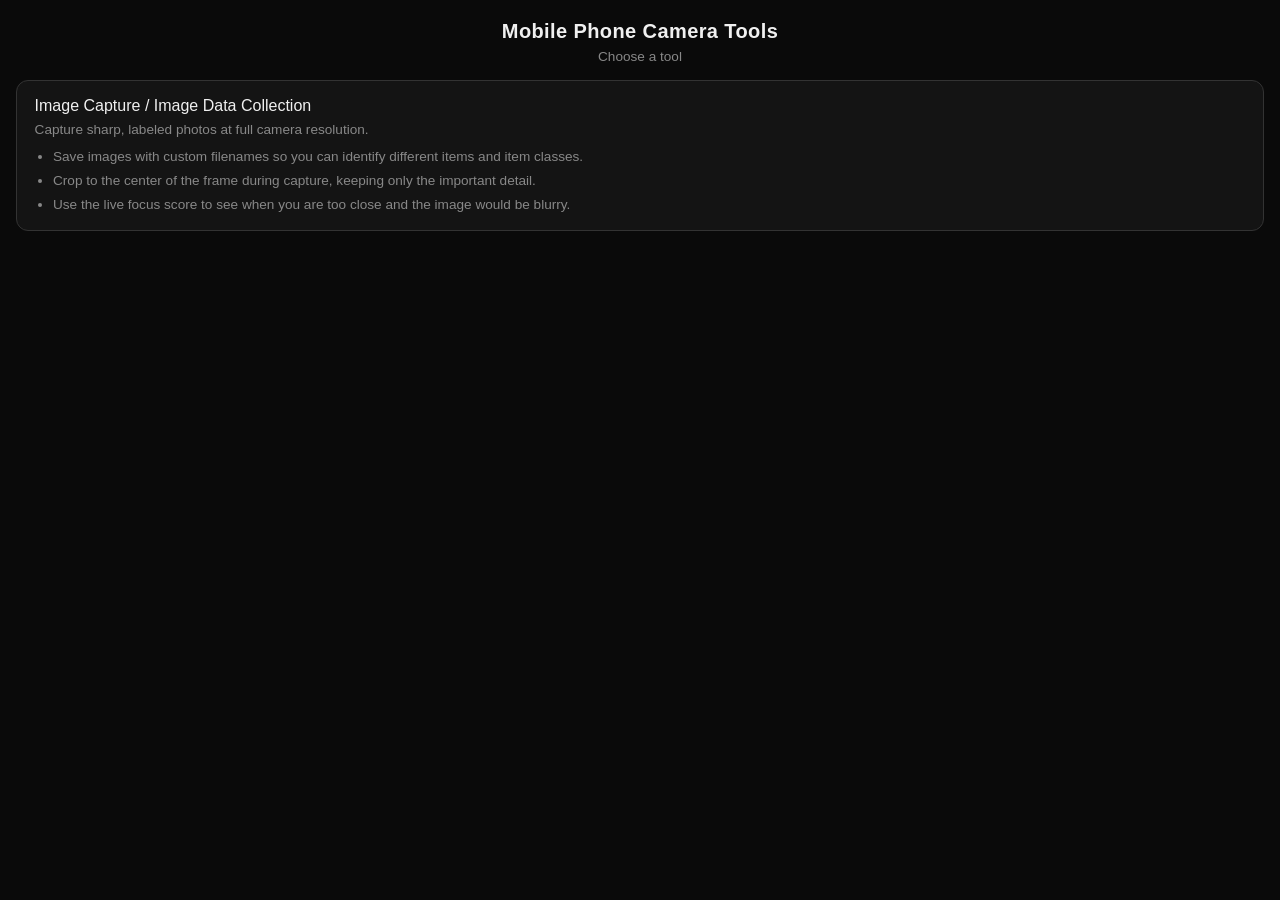
==== index.html @ 22fc16dc "Point hub links to GitHub Pages deployment URL Update index.html and README.md to open Image Capture" ====
<!DOCTYPE html>
<html lang="en">
<head>
  <meta charset="UTF-8">
  <meta name="viewport" content="width=device-width, initial-scale=1.0, maximum-scale=1.0, user-scalable=no, viewport-fit=cover">
  <link rel="icon" href="data:,">
  <title>Mobile Phone Camera Tools</title>
  <style>
    *, *::before, *::after { box-sizing: border-box; margin: 0; padding: 0; }

    :root {
      --bg: #0a0a0a;
      --surface: #141414;
      --text: #f0f0f0;
      --muted: #888;
      --accent: #3b82f6;
      --border: #333;
      --safe-top: env(safe-area-inset-top, 0px);
      --safe-bottom: env(safe-area-inset-bottom, 0px);
    }

    html, body {
      min-height: 100%;
      background: var(--bg);
      color: var(--text);
      font-family: -apple-system, BlinkMacSystemFont, "Segoe UI", Roboto, Helvetica, Arial, sans-serif;
      -webkit-tap-highlight-color: transparent;
    }

    body {
      display: flex;
      flex-direction: column;
      min-height: 100dvh;
      padding-top: var(--safe-top);
      padding-bottom: calc(1.5rem + var(--safe-bottom));
    }

    header {
      padding: 1.25rem 1rem 1rem;
      text-align: center;
    }

    h1 {
      font-size: 1.25rem;
      font-weight: 600;
      letter-spacing: 0.02em;
    }

    .subtitle {
      margin-top: 0.35rem;
      font-size: 0.85rem;
      color: var(--muted);
    }

    main {
      flex: 1;
      padding: 0 1rem;
    }

    .tool-list {
      list-style: none;
      display: flex;
      flex-direction: column;
      gap: 0.65rem;
    }

    .tool-link {
      display: block;
      padding: 1rem 1.1rem;
      background: var(--surface);
      border: 1px solid var(--border);
      border-radius: 12px;
      color: var(--text);
      text-decoration: none;
      touch-action: manipulation;
      transition: background 0.15s;
    }

    .tool-link:active {
      background: #1f1f1f;
    }

    .tool-title {
      display: block;
      font-size: 1rem;
      font-weight: 500;
    }

    .tool-description {
      display: block;
      margin-top: 0.35rem;
      font-size: 0.85rem;
      line-height: 1.4;
      color: var(--muted);
    }

    .tool-features {
      margin-top: 0.5rem;
      padding-left: 1.15rem;
      list-style: disc;
    }

    .tool-features li + li {
      margin-top: 0.3rem;
    }
  </style>
</head>
<body>
  <header>
    <h1>Mobile Phone Camera Tools</h1>
    <p class="subtitle">Choose a tool</p>
  </header>

  <main>
    <ul class="tool-list">
      <li>
        <a class="tool-link" href="https://matthiasvoigt.github.io/Mobile-Phone-Camera-Tools/image_capture/image_capture.html">
          <span class="tool-title">Image Capture / Image Data Collection</span>
          <span class="tool-description">
            Capture sharp, labeled photos at full camera resolution.
            <ul class="tool-features">
              <li>Save images with custom filenames so you can identify different items and item classes.</li>
              <li>Crop to the center of the frame during capture, keeping only the important detail.</li>
              <li>Use the live focus score to see when you are too close and the image would be blurry.</li>
            </ul>
          </span>
        </a>
      </li>
    </ul>
  </main>
</body>
</html>
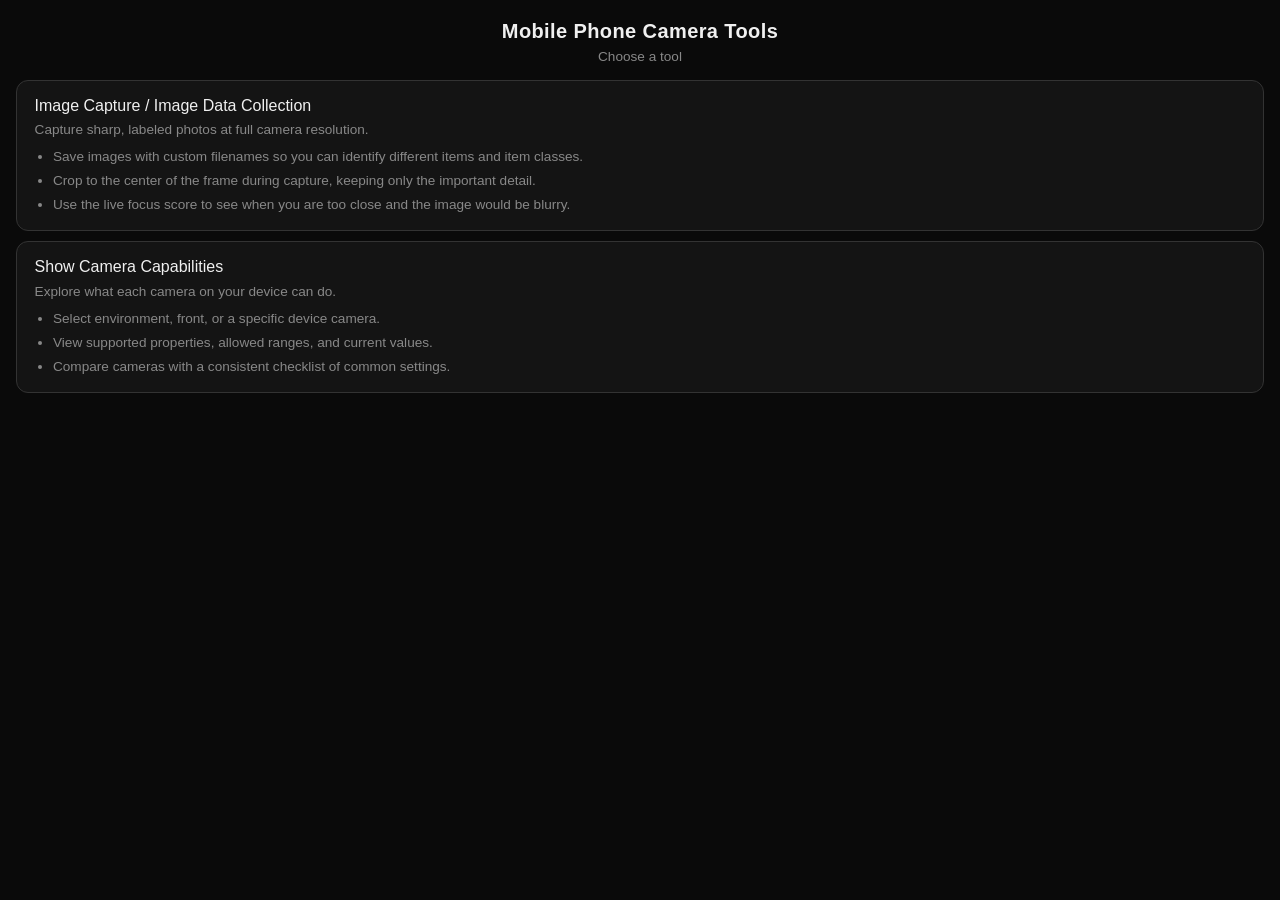
==== commit a2ffb879: "Add Show Camera Capabilities tool with export support." ====
--- a/index.html
+++ b/index.html
@@ -126,6 +126,19 @@
           </span>
         </a>
       </li>
+      <li>
+        <a class="tool-link" href="camera_capabilities/camera_capabilities.html">
+          <span class="tool-title">Show Camera Capabilities</span>
+          <span class="tool-description">
+            Explore what each camera on your device can do.
+            <ul class="tool-features">
+              <li>Select environment, front, or a specific device camera.</li>
+              <li>View supported properties, allowed ranges, and current values.</li>
+              <li>Compare cameras with a consistent checklist of common settings.</li>
+            </ul>
+          </span>
+        </a>
+      </li>
     </ul>
   </main>
 </body>
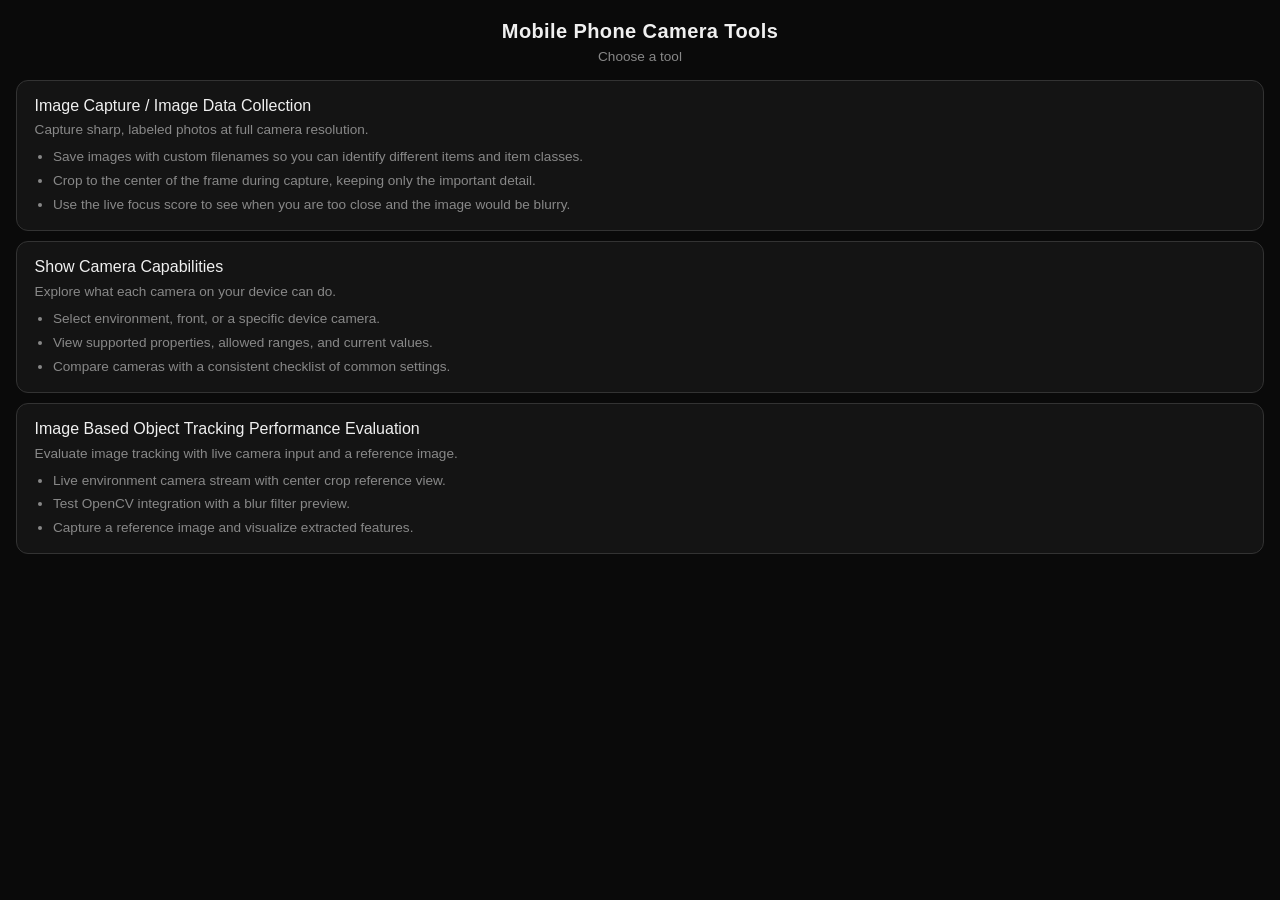
==== commit 80c075c1: "Add Object Tracking tool with live feature matching (Phase 2). Introduce the ObjectTracking app with" ====
--- a/index.html
+++ b/index.html
@@ -139,6 +139,19 @@
           </span>
         </a>
       </li>
+      <li>
+        <a class="tool-link" href="ObjectTracking/object_tracking.html">
+          <span class="tool-title">Image Based Object Tracking Performance Evaluation</span>
+          <span class="tool-description">
+            Evaluate image tracking with live camera input and a reference image.
+            <ul class="tool-features">
+              <li>Live environment camera stream with center crop reference view.</li>
+              <li>Test OpenCV integration with a blur filter preview.</li>
+              <li>Capture a reference image and visualize extracted features.</li>
+            </ul>
+          </span>
+        </a>
+      </li>
     </ul>
   </main>
 </body>
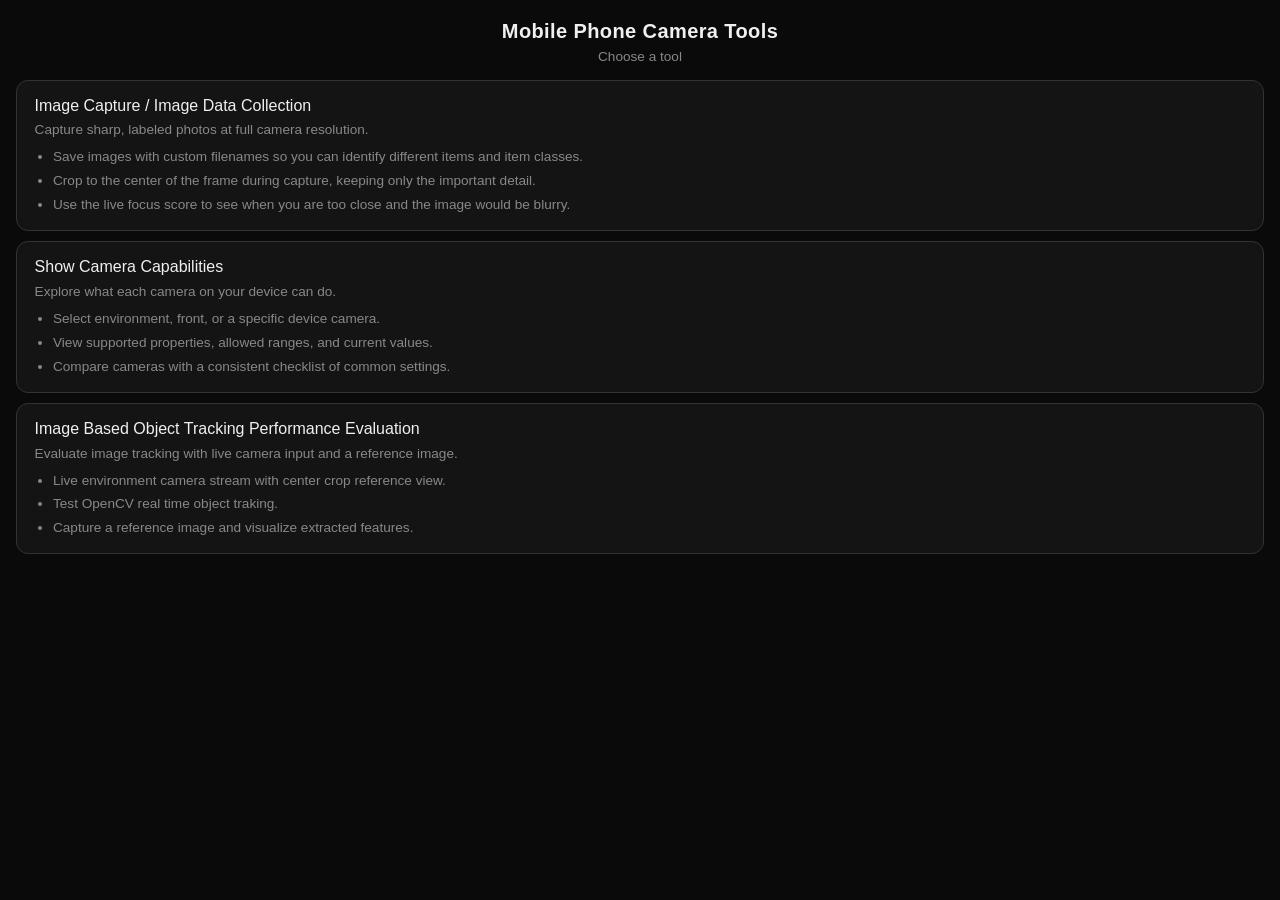
==== commit bb77c568: "Add hub back button to Object Tracking and tidy index copy. Return to index.html from the tracking a" ====
--- a/index.html
+++ b/index.html
@@ -146,7 +146,7 @@
             Evaluate image tracking with live camera input and a reference image.
             <ul class="tool-features">
               <li>Live environment camera stream with center crop reference view.</li>
-              <li>Test OpenCV integration with a blur filter preview.</li>
+              <li>Test OpenCV real time object traking.</li>
               <li>Capture a reference image and visualize extracted features.</li>
             </ul>
           </span>
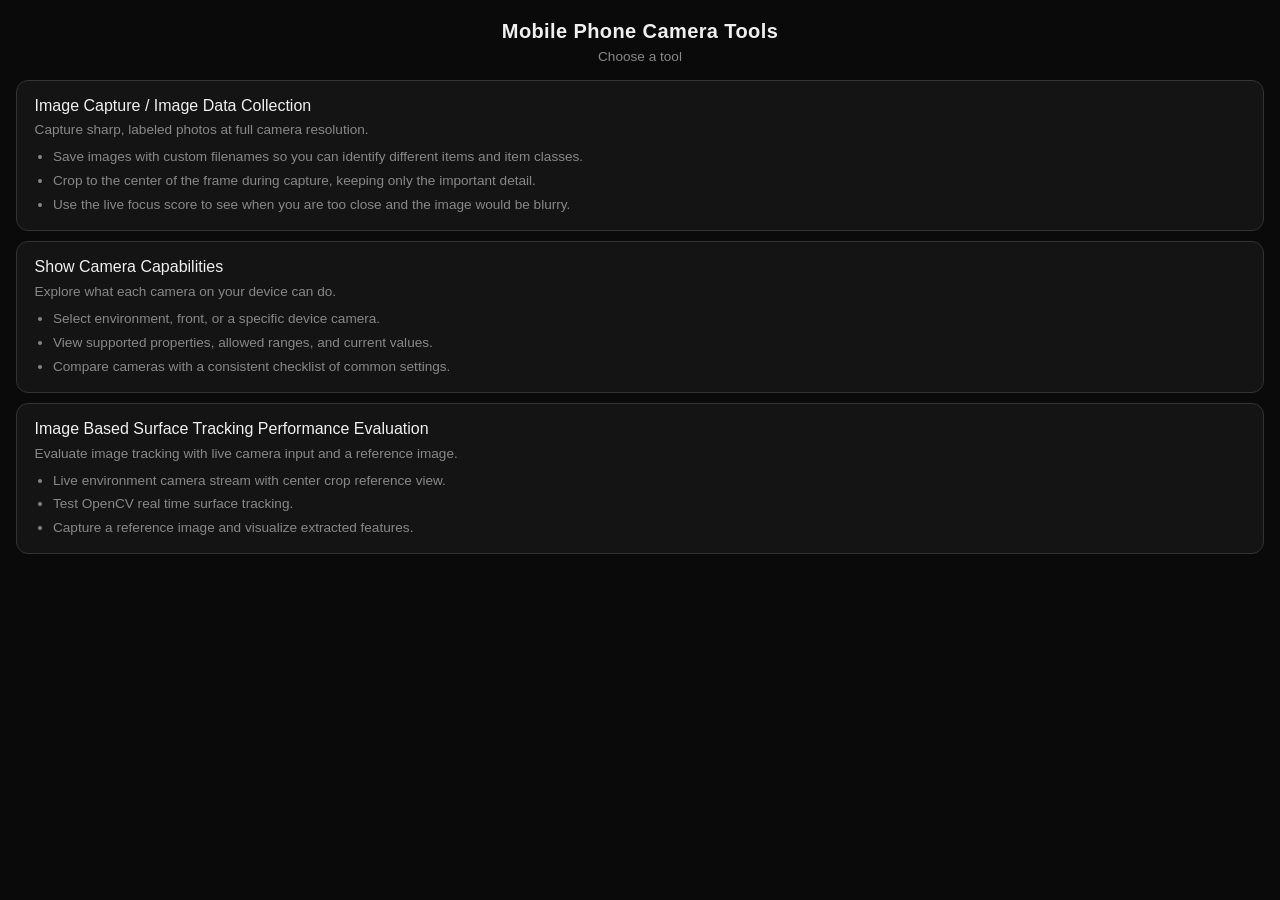
==== commit dd202339: "Rename Object Tracking to Surface Tracking across the hub and app. Update user-facing titles in the " ====
--- a/index.html
+++ b/index.html
@@ -141,12 +141,12 @@
       </li>
       <li>
         <a class="tool-link" href="ObjectTracking/object_tracking.html">
-          <span class="tool-title">Image Based Object Tracking Performance Evaluation</span>
+          <span class="tool-title">Image Based Surface Tracking Performance Evaluation</span>
           <span class="tool-description">
             Evaluate image tracking with live camera input and a reference image.
             <ul class="tool-features">
               <li>Live environment camera stream with center crop reference view.</li>
-              <li>Test OpenCV real time object traking.</li>
+              <li>Test OpenCV real time surface tracking.</li>
               <li>Capture a reference image and visualize extracted features.</li>
             </ul>
           </span>
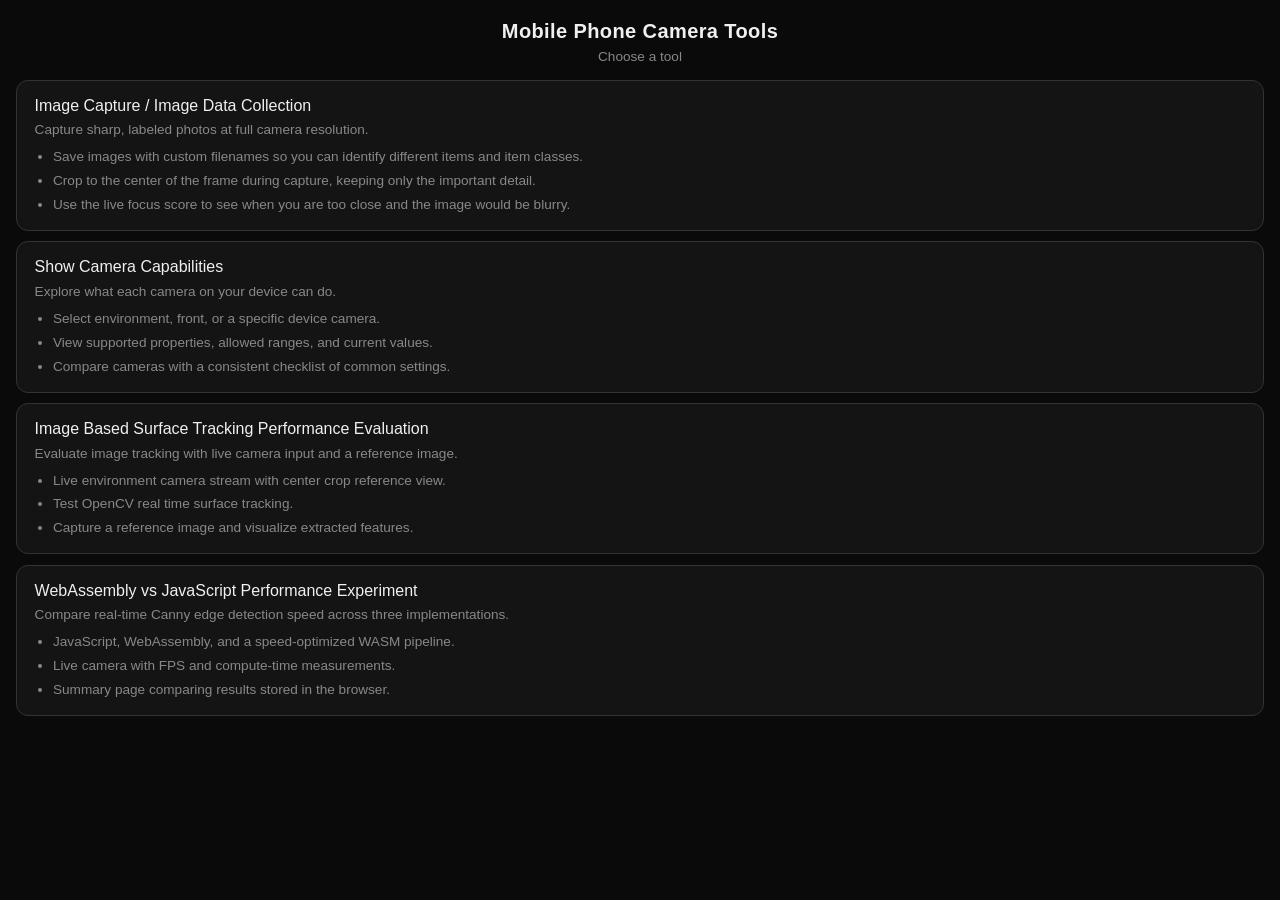
==== commit a7fa3d81: "Link experiment02 from parent index and add back navigation Add the WASM vs JavaScript benchmark to " ====
--- a/index.html
+++ b/index.html
@@ -152,6 +152,19 @@
           </span>
         </a>
       </li>
+      <li>
+        <a class="tool-link" href="experiment02/index.html">
+          <span class="tool-title">WebAssembly vs JavaScript Performance Experiment</span>
+          <span class="tool-description">
+            Compare real-time Canny edge detection speed across three implementations.
+            <ul class="tool-features">
+              <li>JavaScript, WebAssembly, and a speed-optimized WASM pipeline.</li>
+              <li>Live camera with FPS and compute-time measurements.</li>
+              <li>Summary page comparing results stored in the browser.</li>
+            </ul>
+          </span>
+        </a>
+      </li>
     </ul>
   </main>
 </body>
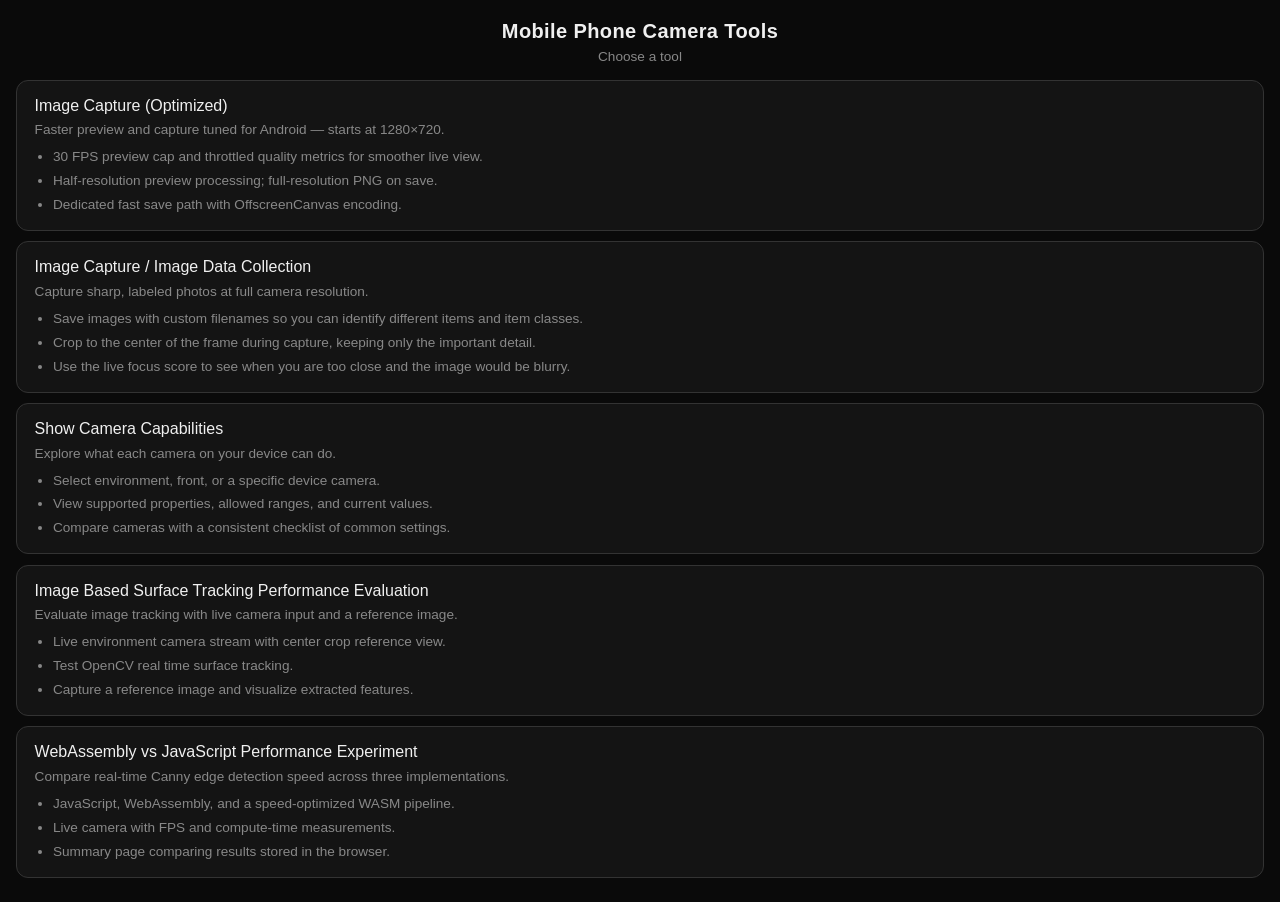
==== commit c1d0c1a7: "Add optimized image capture variant for faster Android preview and save Introduces image_capture_opt" ====
--- a/index.html
+++ b/index.html
@@ -114,6 +114,19 @@
   <main>
     <ul class="tool-list">
       <li>
+        <a class="tool-link" href="image_capture_optimized/image_capture.html">
+          <span class="tool-title">Image Capture (Optimized)</span>
+          <span class="tool-description">
+            Faster preview and capture tuned for Android — starts at 1280×720.
+            <ul class="tool-features">
+              <li>30 FPS preview cap and throttled quality metrics for smoother live view.</li>
+              <li>Half-resolution preview processing; full-resolution PNG on save.</li>
+              <li>Dedicated fast save path with OffscreenCanvas encoding.</li>
+            </ul>
+          </span>
+        </a>
+      </li>
+      <li>
         <a class="tool-link" href="https://matthiasvoigt.github.io/Mobile-Phone-Camera-Tools/image_capture/image_capture.html">
           <span class="tool-title">Image Capture / Image Data Collection</span>
           <span class="tool-description">
